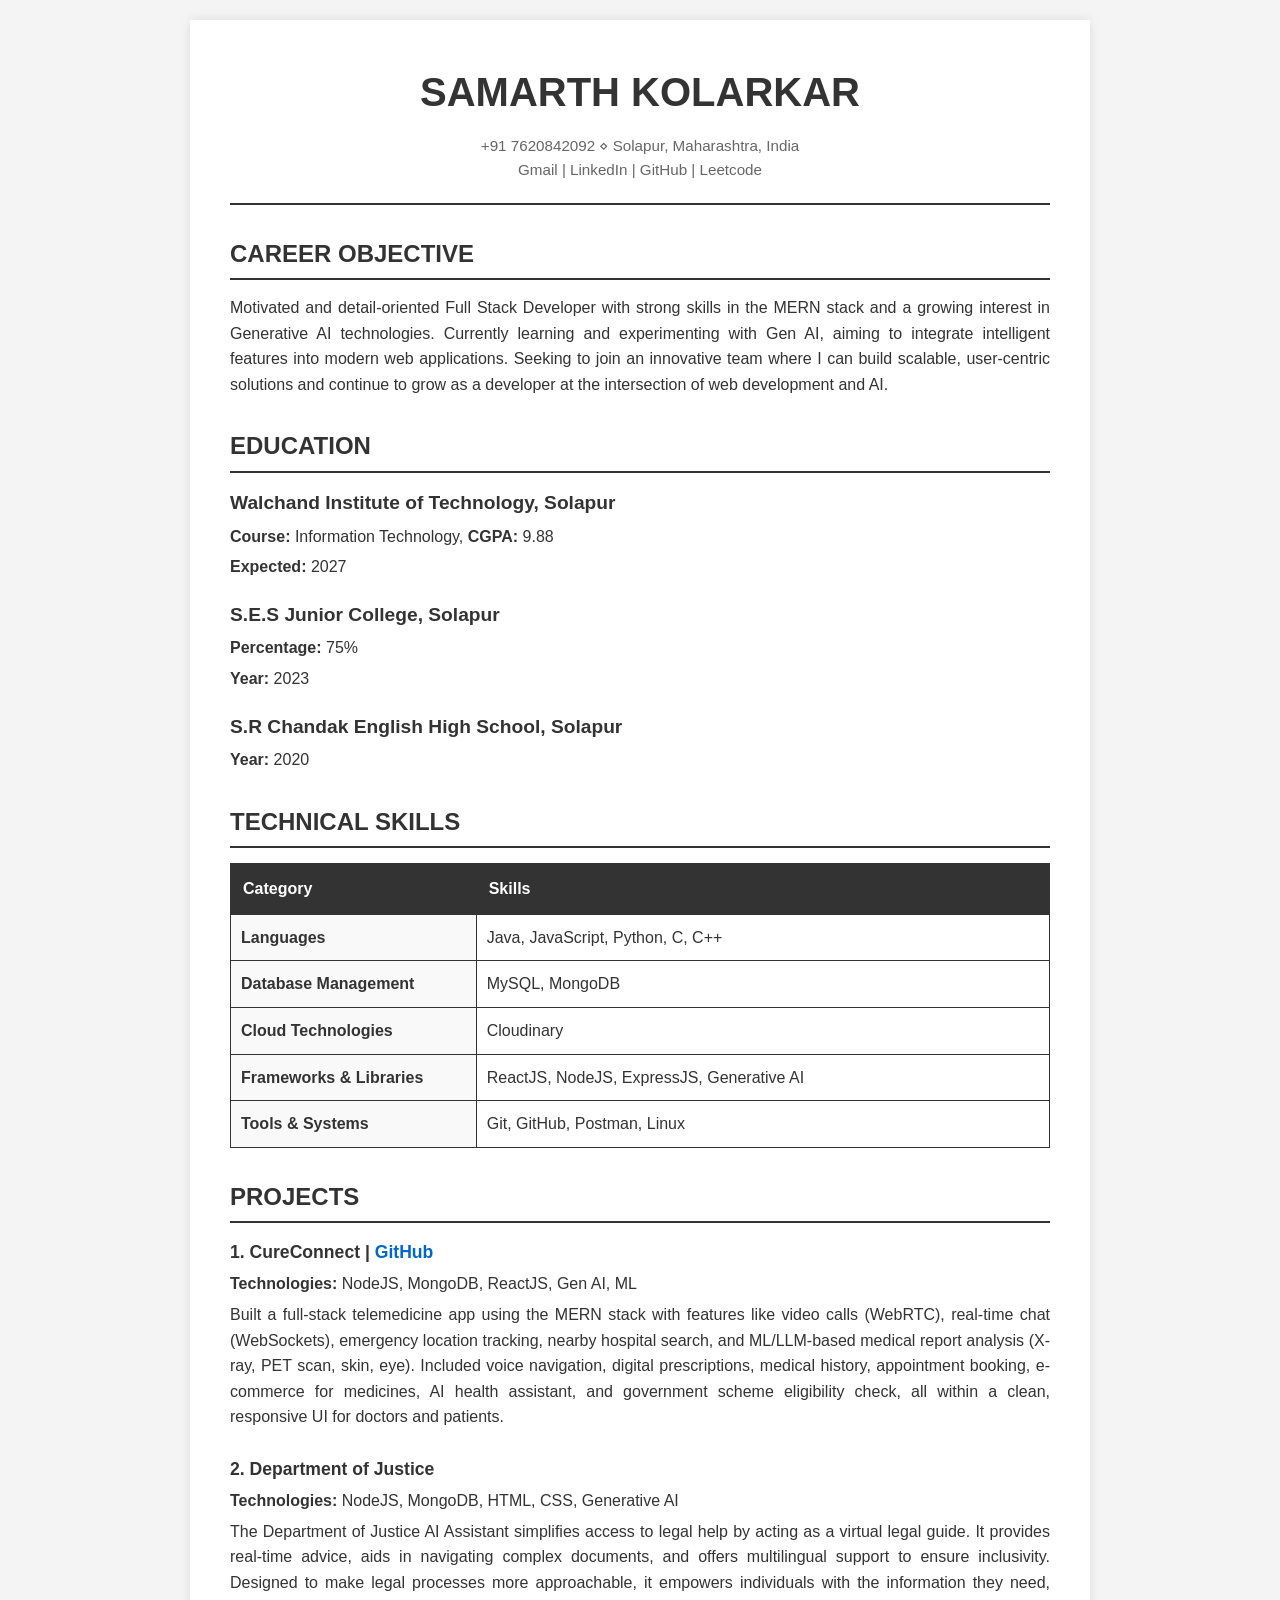
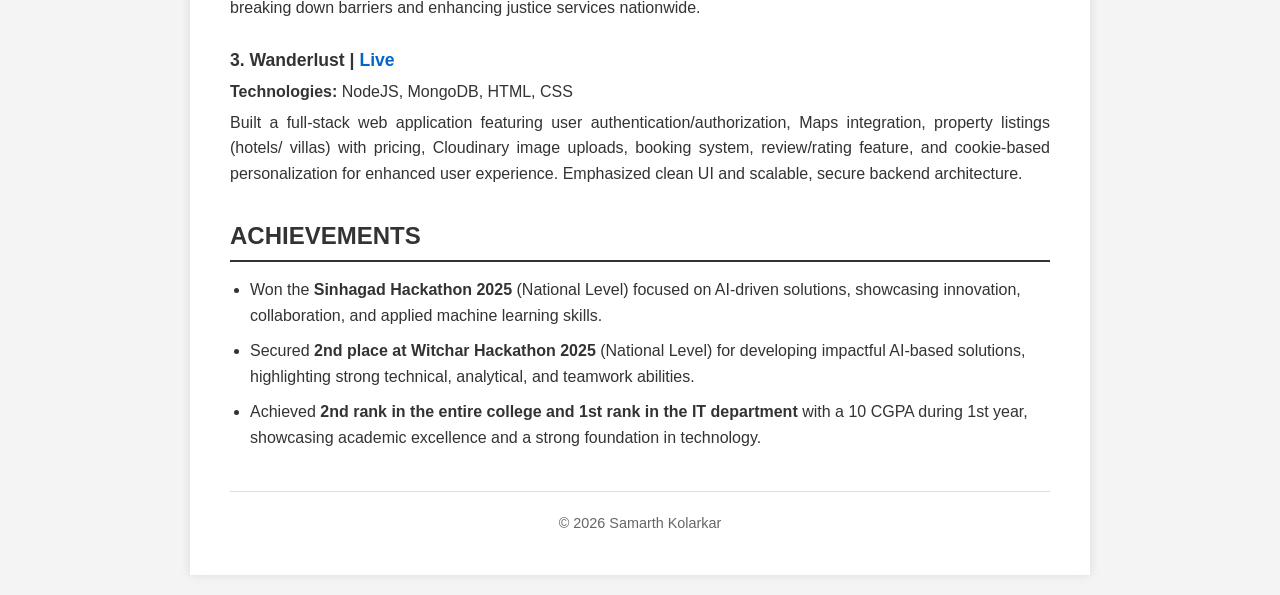
==== assignment-1/index.html @ 3dc5a0e8 "assignment 1 done" ====
<!DOCTYPE html>
<html lang="en">

<head>
    <meta charset="UTF-8">
    <meta name="viewport" content="width=device-width, initial-scale=1.0">
    <meta name="description" content="Samarth Kolarkar - Full Stack Developer Resume">
    <title>Samarth Kolarkar - Resume</title>
    <link rel="stylesheet" href="styles.css">
</head>

<body>
    <div class="container">
        <!-- Header -->
        <header class="header">
            <h1>SAMARTH KOLARKAR</h1>
            <p class="contact">
                +91 7620842092 ⋄ Solapur, Maharashtra, India<br>
                Gmail | LinkedIn | GitHub | Leetcode
            </p>
        </header>

        <!-- Career Objective -->
        <section class="section">
            <h2>Career Objective</h2>
            <p>
                Motivated and detail-oriented Full Stack Developer with strong skills in the MERN stack and a growing
                interest in
                Generative AI technologies. Currently learning and experimenting with Gen AI, aiming to integrate
                intelligent features into
                modern web applications. Seeking to join an innovative team where I can build scalable, user-centric
                solutions and continue
                to grow as a developer at the intersection of web development and AI.
            </p>
        </section>

        <!-- Education -->
        <section class="section">
            <h2>EDUCATION</h2>
            <div class="education-item">
                <h3>Walchand Institute of Technology, Solapur</h3>
                <p><strong>Course:</strong> Information Technology, <strong>CGPA:</strong> 9.88</p>
                <p><strong>Expected:</strong> 2027</p>
            </div>
            <div class="education-item">
                <h3>S.E.S Junior College, Solapur</h3>
                <p><strong>Percentage:</strong> 75%</p>
                <p><strong>Year:</strong> 2023</p>
            </div>
            <div class="education-item">
                <h3>S.R Chandak English High School, Solapur</h3>
                <p><strong>Year:</strong> 2020</p>
            </div>
        </section>

        <!-- Technical Skills -->
        <section class="section">
            <h2>TECHNICAL SKILLS</h2>
            <table class="skills-table">
                <thead>
                    <tr>
                        <th>Category</th>
                        <th>Skills</th>
                    </tr>
                </thead>
                <tbody>
                    <tr>
                        <td>Languages</td>
                        <td>Java, JavaScript, Python, C, C++</td>
                    </tr>
                    <tr>
                        <td>Database Management</td>
                        <td>MySQL, MongoDB</td>
                    </tr>
                    <tr>
                        <td>Cloud Technologies</td>
                        <td>Cloudinary</td>
                    </tr>
                    <tr>
                        <td>Frameworks & Libraries</td>
                        <td>ReactJS, NodeJS, ExpressJS, Generative AI</td>
                    </tr>
                    <tr>
                        <td>Tools & Systems</td>
                        <td>Git, GitHub, Postman, Linux</td>
                    </tr>
                </tbody>
            </table>
        </section>

        <!-- Projects -->
        <section class="section">
            <h2>PROJECTS</h2>

            <div class="project">
                <h3>1. CureConnect | <a href="#">GitHub</a></h3>
                <p><strong>Technologies:</strong> NodeJS, MongoDB, ReactJS, Gen AI, ML</p>
                <p>
                    Built a full-stack telemedicine app using the MERN stack with features like video calls (WebRTC),
                    real-time chat
                    (WebSockets), emergency location tracking, nearby hospital search, and ML/LLM-based medical report
                    analysis (X-ray, PET
                    scan, skin, eye). Included voice navigation, digital prescriptions, medical history, appointment
                    booking, e-commerce for
                    medicines, AI health assistant, and government scheme eligibility check, all within a clean,
                    responsive UI for doctors and
                    patients.
                </p>
            </div>

            <div class="project">
                <h3>2. Department of Justice</h3>
                <p><strong>Technologies:</strong> NodeJS, MongoDB, HTML, CSS, Generative AI</p>
                <p>
                    The Department of Justice AI Assistant simplifies access to legal help by acting as a virtual legal
                    guide. It provides
                    real-time advice, aids in navigating complex documents, and offers multilingual support to ensure
                    inclusivity.
                    Designed to make legal processes more approachable, it empowers individuals with the information
                    they need,
                    breaking down barriers and enhancing justice services nationwide.
                </p>
            </div>

            <div class="project">
                <h3>3. Wanderlust | <a href="#">Live</a></h3>
                <p><strong>Technologies:</strong> NodeJS, MongoDB, HTML, CSS</p>
                <p>
                    Built a full-stack web application featuring user authentication/authorization, Maps integration,
                    property listings (hotels/
                    villas) with pricing, Cloudinary image uploads, booking system, review/rating feature, and
                    cookie-based personalization for
                    enhanced user experience. Emphasized clean UI and scalable, secure backend architecture.
                </p>
            </div>
        </section>

        <!-- Achievements -->
        <section class="section">
            <h2>ACHIEVEMENTS</h2>
            <ul>
                <li>
                    Won the <strong>Sinhagad Hackathon 2025</strong> (National Level) focused on AI-driven solutions,
                    showcasing innovation,
                    collaboration, and applied machine learning skills.
                </li>
                <li>
                    Secured <strong>2nd place at Witchar Hackathon 2025</strong> (National Level) for developing
                    impactful AI-based solutions, highlighting
                    strong technical, analytical, and teamwork abilities.
                </li>
                <li>
                    Achieved <strong>2nd rank in the entire college and 1st rank in the IT department</strong> with a 10
                    CGPA during 1st year, showcasing
                    academic excellence and a strong foundation in technology.
                </li>
            </ul>
        </section>

        <!-- Footer -->
        <footer>
            <p>© 2026 Samarth Kolarkar</p>
        </footer>
    </div>
</body>

</html>
---- assignment-1/styles.css ----
* {
    margin: 0;
    padding: 0;
    box-sizing: border-box;
}

body {
    font-family: Arial, sans-serif;
    line-height: 1.6;
    color: #333;
    background-color: #f4f4f4;
    padding: 20px;
}

.container {
    max-width: 900px;
    margin: 0 auto;
    background-color: white;
    padding: 40px;
    box-shadow: 0 0 10px rgba(0, 0, 0, 0.1);
}

.header {
    text-align: center;
    border-bottom: 2px solid #333;
    padding-bottom: 20px;
    margin-bottom: 30px;
}

.header h1 {
    font-size: 2.5em;
    margin-bottom: 10px;
}

.contact {
    font-size: 0.95em;
    color: #666;
}

.section {
    margin-bottom: 30px;
}

.section h2 {
    font-size: 1.5em;
    border-bottom: 2px solid #333;
    padding-bottom: 5px;
    margin-bottom: 15px;
    text-transform: uppercase;
}

.section p {
    text-align: justify;
    margin-bottom: 10px;
}

.education-item {
    margin-bottom: 20px;
}

.education-item h3 {
    font-size: 1.2em;
    margin-bottom: 5px;
}

.education-item p {
    margin: 5px 0;
    text-align: left;
}

table {
    width: 100%;
    border-collapse: collapse;
    margin-top: 10px;
}

.skills-table {
    border: 1px solid #333;
}

.skills-table thead {
    background-color: #333;
    color: white;
}

.skills-table th {
    padding: 12px;
    text-align: left;
    font-weight: bold;
    border: 1px solid #333;
}

.skills-table td {
    padding: 10px;
    border: 1px solid #333;
}

.skills-table td:first-child {
    width: 30%;
    font-weight: bold;
    background-color: #f9f9f9;
}

table tr {
    border-bottom: 1px solid #ddd;
}

table td {
    padding: 10px;
    vertical-align: top;
}

table td:first-child {
    width: 30%;
    font-weight: bold;
}

.project {
    margin-bottom: 25px;
}

.project h3 {
    font-size: 1.1em;
    margin-bottom: 5px;
}

.project h3 a {
    color: #0066cc;
    text-decoration: none;
}

.project h3 a:hover {
    text-decoration: underline;
}

.project p {
    margin: 5px 0;
}

ul {
    margin-left: 20px;
}

ul li {
    margin-bottom: 10px;
}

footer {
    text-align: center;
    margin-top: 40px;
    padding-top: 20px;
    border-top: 1px solid #ddd;
    color: #666;
    font-size: 0.9em;
}

@media print {
    body {
        background-color: white;
        padding: 0;
    }

    .container {
        box-shadow: none;
        padding: 20px;
    }
}
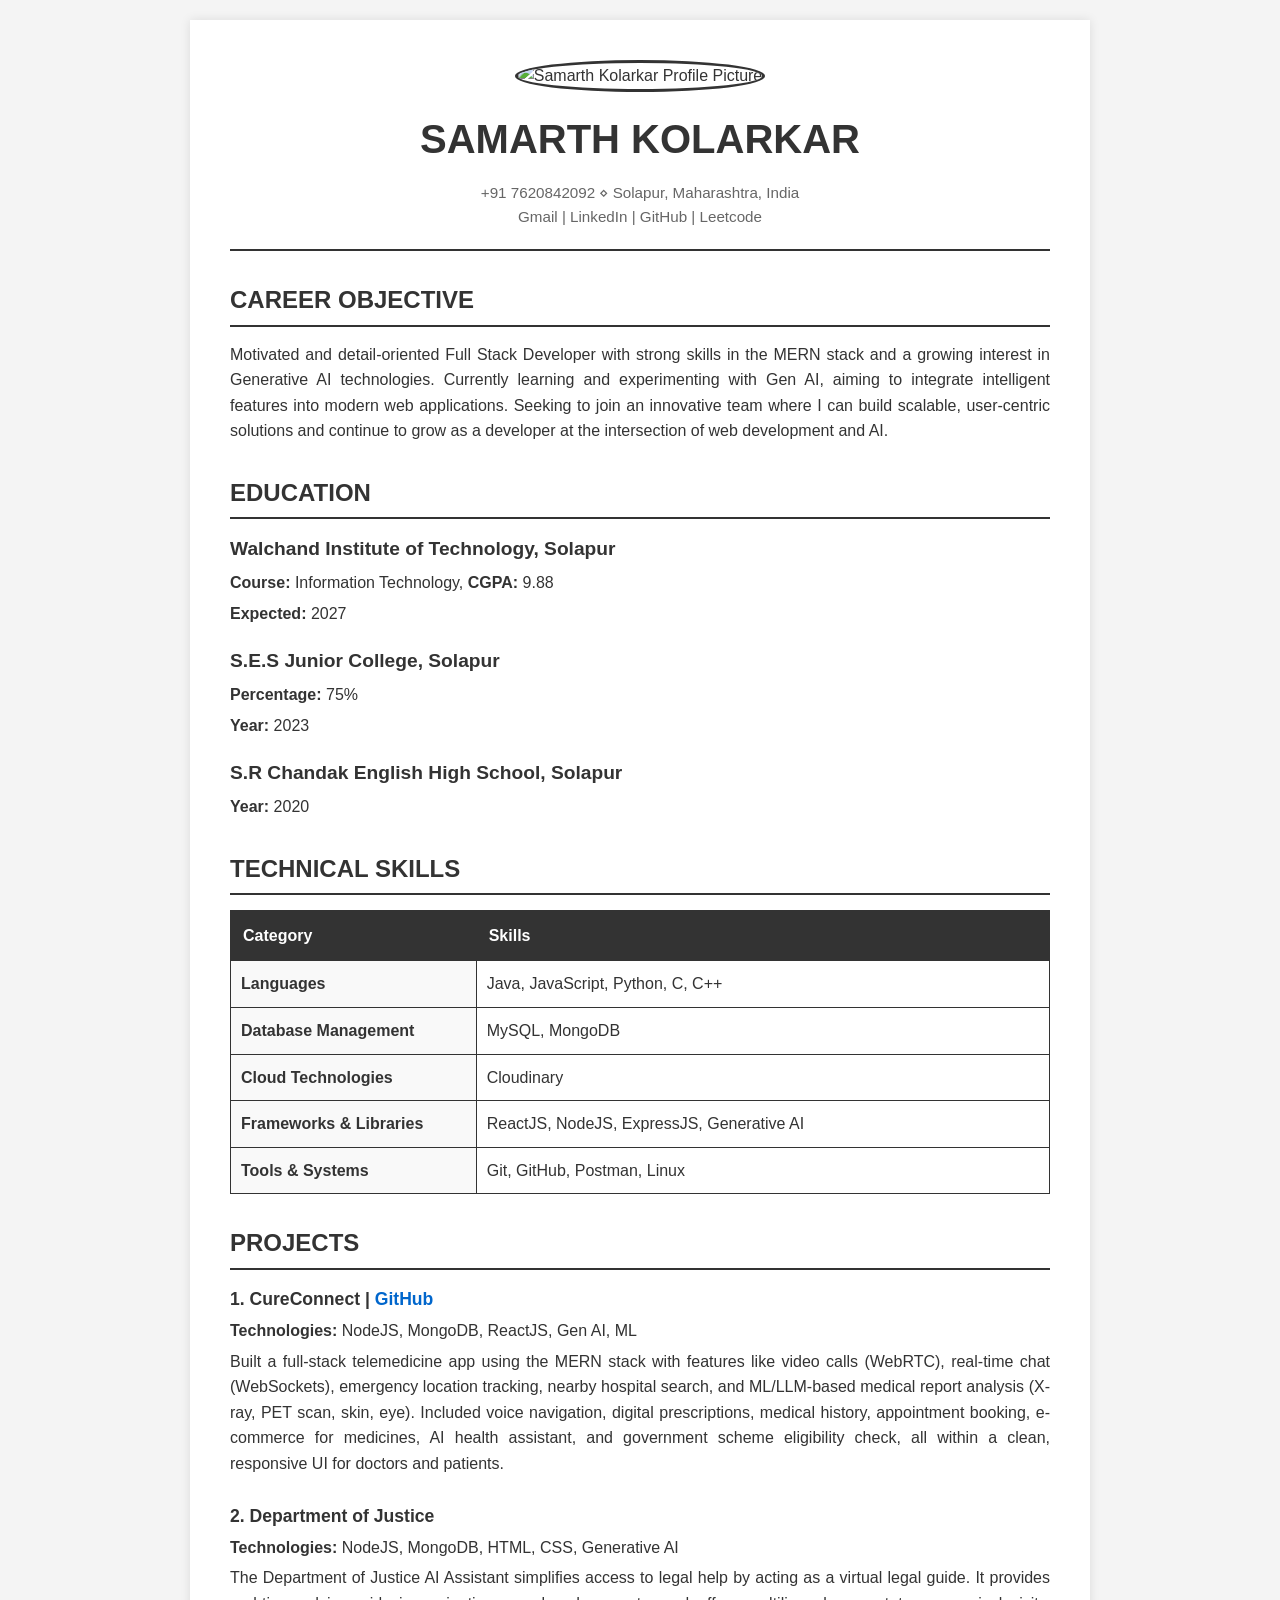
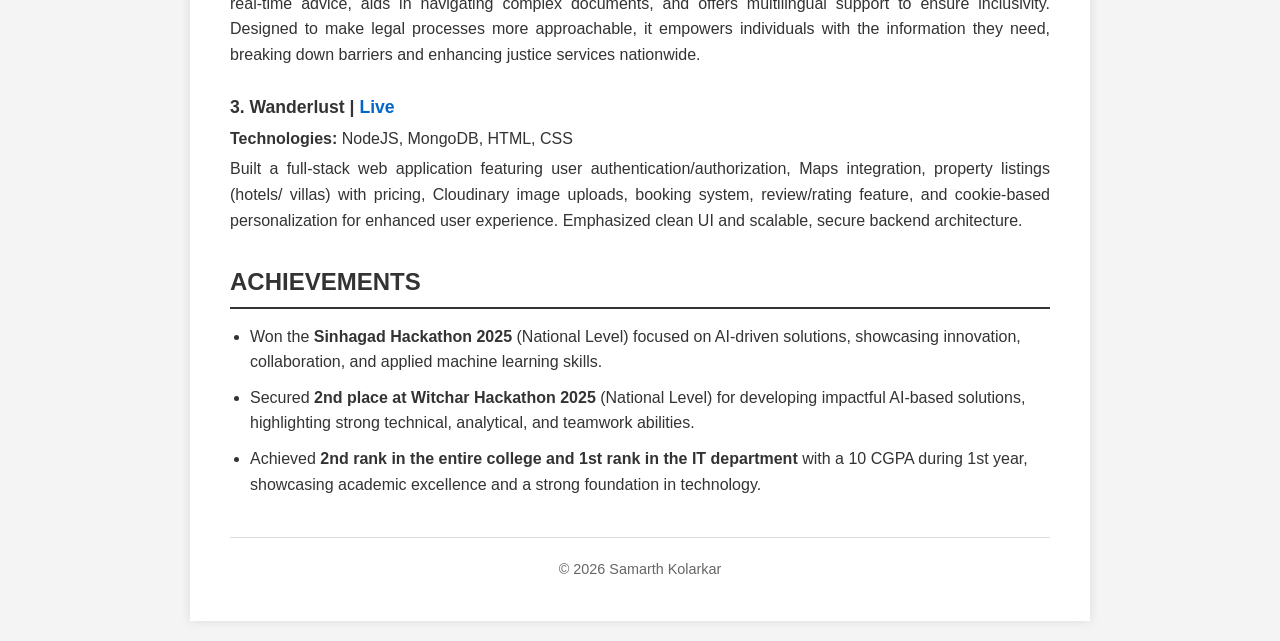
==== commit 0c97f722: "ai assignment" ====
--- a/assignment-1/index.html
+++ b/assignment-1/index.html
@@ -13,6 +13,7 @@
     <div class="container">
         <!-- Header -->
         <header class="header">
+            <img src="https://via.placeholder.com/150" alt="Samarth Kolarkar Profile Picture" class="profile-img">
             <h1>SAMARTH KOLARKAR</h1>
             <p class="contact">
                 +91 7620842092 ⋄ Solapur, Maharashtra, India<br>
--- a/assignment-1/styles.css
+++ b/assignment-1/styles.css
@@ -25,6 +25,15 @@
     border-bottom: 2px solid #333;
     padding-bottom: 20px;
     margin-bottom: 30px;
+}
+
+.profile-img {
+    width: 150px;
+    height: 150px;
+    border-radius: 50%;
+    object-fit: cover;
+    margin-bottom: 15px;
+    border: 3px solid #333;
 }
 
 .header h1 {
